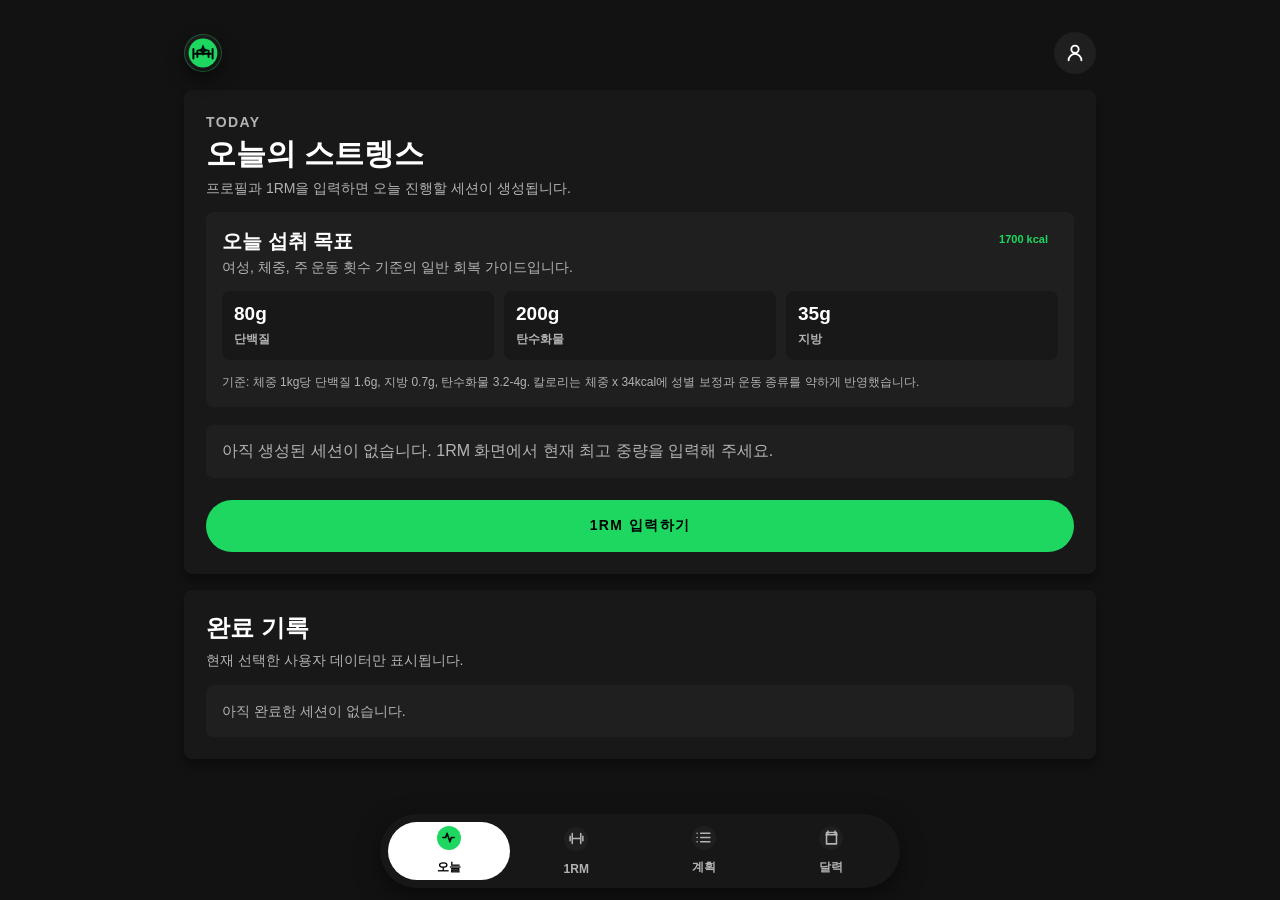
==== index.html @ 61190b4a "Add multi-user profiles and nutrition UX" ====
<!doctype html>
<html lang="ko">
  <head>
    <meta charset="UTF-8" />
    <meta name="viewport" content="width=device-width, initial-scale=1.0" />
    <meta name="theme-color" content="#121212" />
    <meta name="apple-mobile-web-app-capable" content="yes" />
    <meta name="apple-mobile-web-app-title" content="Strength Deck" />
    <meta name="apple-mobile-web-app-status-bar-style" content="black-translucent" />
    <title>Strength Deck</title>
    <link rel="manifest" href="manifest.webmanifest" />
    <link rel="icon" href="icon.svg" type="image/svg+xml" />
    <link rel="stylesheet" href="styles.css" />
  </head>
  <body>
    <div class="app-shell">
      <header class="topbar">
        <div class="brand-mark" aria-label="Strength Deck">
          <svg viewBox="0 0 40 40" aria-hidden="true">
            <circle class="logo-disc" cx="20" cy="20" r="18" />
            <path class="logo-bar" d="M10 21h20" />
            <path class="logo-plate" d="M8 15v12M13 17v8M27 17v8M32 15v12" />
            <path class="logo-spark" d="M20 9l2.2 5.4L28 16.6l-5.8 2.1L20 24l-2.2-5.3L12 16.6l5.8-2.2L20 9Z" />
          </svg>
        </div>
        <button class="user-button" id="profileButton" type="button" aria-label="마이페이지 열기">
          <svg viewBox="0 0 24 24" aria-hidden="true">
            <path d="M12 12a4 4 0 1 0 0-8 4 4 0 0 0 0 8Zm7 8a7 7 0 0 0-14 0" />
          </svg>
        </button>
      </header>

      <main>
        <section class="step-panel is-active" id="todayStep">
          <div class="panel">
            <div class="section-head">
              <p class="eyebrow">Today</p>
              <h1>오늘의 스트렝스</h1>
              <p id="todayHint">프로필과 1RM을 입력하면 오늘 진행할 세션이 생성됩니다.</p>
            </div>
            <div class="nutrition-card" id="nutritionCard"></div>
            <div class="session-list" id="todaySession"></div>
            <button class="primary full-action" id="completeSession" type="button">오늘 스트렝스 완료</button>
          </div>
          <div class="panel history-panel">
            <div class="section-head">
              <h2>완료 기록</h2>
              <p>현재 선택한 사용자 데이터만 표시됩니다.</p>
            </div>
            <div id="historyList" class="history-list"></div>
          </div>
        </section>

        <section class="panel step-panel" id="maxesStep">
          <div class="section-head">
            <p class="eyebrow">One Rep Max</p>
            <h1>현재 1RM</h1>
            <p>현재 최고 중량을 입력하면 70-88% 범위로 스트렝스 처방을 만듭니다.</p>
          </div>

          <form class="max-grid" id="maxForm">
            <label><span>백스쿼트</span><input name="backSquat" inputmode="decimal" type="number" min="0" step="0.5" placeholder="kg" /></label>
            <label><span>프론트스쿼트</span><input name="frontSquat" inputmode="decimal" type="number" min="0" step="0.5" placeholder="kg" /></label>
            <label><span>데드리프트</span><input name="deadlift" inputmode="decimal" type="number" min="0" step="0.5" placeholder="kg" /></label>
            <label><span>푸시프레스</span><input name="pushPress" inputmode="decimal" type="number" min="0" step="0.5" placeholder="kg" /></label>
            <label><span>스내치</span><input name="snatch" inputmode="decimal" type="number" min="0" step="0.5" placeholder="kg" /></label>
            <label><span>클린 & 저크</span><input name="cleanJerk" inputmode="decimal" type="number" min="0" step="0.5" placeholder="kg" /></label>
            <button class="primary wide" type="submit">프로그램 생성</button>
          </form>
        </section>

        <section class="step-panel" id="planStep">
          <div class="hero-card">
            <div>
              <p class="eyebrow">4 Week Block</p>
              <h1 id="planTitle">계획이 아직 없습니다.</h1>
              <p id="planSummary">마이페이지에서 프로필을 저장하고 1RM을 입력해 주세요.</p>
            </div>
          </div>

          <div class="metric-row" id="metricRow"></div>
          <div class="program-list week-list" id="weekList"></div>
          <div class="program-list" id="programList"></div>
        </section>

        <section class="step-panel" id="calendarStep">
          <div class="panel">
            <div class="section-head">
              <p class="eyebrow">Calendar</p>
              <h1>달력</h1>
              <p>오늘 스트렝스를 완료하면 해당 날짜에 체크가 표시됩니다.</p>
            </div>
            <div class="calendar-head">
              <button class="ghost-button" type="button" id="prevMonth" aria-label="이전 달">‹</button>
              <strong id="calendarTitle"></strong>
              <button class="ghost-button" type="button" id="nextMonth" aria-label="다음 달">›</button>
            </div>
            <div class="calendar-grid calendar-weekdays" aria-hidden="true">
              <span>일</span><span>월</span><span>화</span><span>수</span><span>목</span><span>금</span><span>토</span>
            </div>
            <div class="calendar-grid" id="calendarGrid"></div>
            <div class="calendar-detail" id="calendarDetail"></div>
          </div>
        </section>
      </main>

      <nav class="bottom-appbar" aria-label="주요 메뉴">
        <button class="appbar-item is-active" type="button" data-step="today">
          <span class="nav-icon"><svg viewBox="0 0 24 24" aria-hidden="true"><path d="M4 12h4l2-6 4 12 2-6h4" /></svg></span>
          오늘
        </button>
        <button class="appbar-item" type="button" data-step="maxes">
          <span class="nav-icon"><svg viewBox="0 0 24 24" aria-hidden="true"><path d="M6 5v14M18 5v14M3 9v6M21 9v6M6 12h12" /></svg></span>
          1RM
        </button>
        <button class="appbar-item" type="button" data-step="plan">
          <span class="nav-icon"><svg viewBox="0 0 24 24" aria-hidden="true"><path d="M8 6h13M8 12h13M8 18h13M3 6h.01M3 12h.01M3 18h.01" /></svg></span>
          계획
        </button>
        <button class="appbar-item" type="button" data-step="calendar">
          <span class="nav-icon" id="calendarNavIcon"><svg viewBox="0 0 24 24" aria-hidden="true"><path d="M7 3v4M17 3v4M4 8h16M5 5h14v16H5z" /></svg></span>
          달력
        </button>
      </nav>
    </div>

    <aside class="profile-drawer" id="profileDrawer" aria-hidden="true">
      <div class="drawer-backdrop" data-close-profile></div>
      <section class="drawer-panel" role="dialog" aria-modal="true" aria-labelledby="profileTitle">
        <div class="drawer-head">
          <div>
            <p class="eyebrow">My Page</p>
            <h2 id="profileTitle">마이페이지</h2>
          </div>
          <button class="ghost-button" type="button" data-close-profile aria-label="닫기">×</button>
        </div>

        <div class="user-section">
          <div class="section-head compact">
            <h3>사용자</h3>
            <p>카드를 선택하면 해당 사용자의 프로필, 1RM, 기록을 불러옵니다.</p>
          </div>
          <div class="user-card-list" id="userCardList"></div>
          <form class="add-user-form" id="addUserForm">
            <input name="nickname" type="text" maxlength="18" placeholder="새 닉네임" />
            <button class="secondary" type="submit">추가</button>
          </form>
        </div>

        <form class="grid-form" id="profileForm">
          <label class="wide">
            <span>닉네임</span>
            <input name="nickname" type="text" maxlength="18" placeholder="닉네임" />
          </label>
          <label>
            <span>성별</span>
            <select name="gender">
              <option value="female">여성</option>
              <option value="male">남성</option>
              <option value="other">선택 안 함</option>
            </select>
          </label>
          <label>
            <span>키</span>
            <input name="height" inputmode="decimal" type="number" min="120" max="230" step="0.1" value="160" />
            <small>cm</small>
          </label>
          <label>
            <span>몸무게</span>
            <input name="weight" inputmode="decimal" type="number" min="30" max="400" step="0.1" value="50" />
            <small class="unit-label">kg</small>
          </label>
          <label>
            <span>중량 단위</span>
            <select name="unit" id="unitSelect">
              <option value="kg" selected>kg</option>
              <option value="lb">lb</option>
            </select>
          </label>
          <label>
            <span>주 운동 횟수</span>
            <select name="days">
              <option value="2">주 2회</option>
              <option value="3">주 3회</option>
              <option value="4">주 4회</option>
              <option value="5">주 5회</option>
              <option value="6">주 6회 이상</option>
            </select>
          </label>
          <label class="wide">
            <span>하고 있는 운동</span>
            <input name="activity" type="text" value="크로스핏" placeholder="예: 크로스핏, 역도, 파워리프팅" />
          </label>
          <label>
            <span>목표</span>
            <select name="goal">
              <option value="olympic">역도 전이</option>
              <option value="power">순수 힘</option>
              <option value="mixed">역도 + 파워리프팅</option>
            </select>
          </label>
          <label>
            <span>회복 상태</span>
            <select name="recovery">
              <option value="low">피로가 많음</option>
              <option value="normal">보통</option>
              <option value="high">회복이 좋음</option>
            </select>
          </label>
          <button class="primary wide" type="submit">프로필 저장</button>
        </form>

        <div class="drawer-actions">
          <button class="secondary" id="exportData" type="button">데이터 내보내기</button>
          <label class="secondary import-button">
            데이터 가져오기
            <input id="importData" type="file" accept="application/json,.json" hidden />
          </label>
        </div>
      </section>
    </aside>

    <div class="toast" id="toast" role="status" aria-live="polite"></div>

    <script src="app.js"></script>
  </body>
</html>
---- styles.css ----
:root {
  --bg: #121212;
  --surface: #181818;
  --surface-2: #1f1f1f;
  --surface-3: #252525;
  --text: #ffffff;
  --muted: #b3b3b3;
  --soft: #cbcbcb;
  --green: #1ed760;
  --border: #4d4d4d;
  --shadow: rgba(0, 0, 0, 0.5) 0 8px 24px;
  --font: SpotifyMixUI, "Helvetica Neue", Helvetica, Arial, "Hiragino Sans", "Hiragino Kaku Gothic ProN", Meiryo, sans-serif;
}

* {
  box-sizing: border-box;
}

[hidden] {
  display: none !important;
}

html,
body {
  margin: 0;
  min-height: 100vh;
  background: var(--bg);
  color: var(--text);
  font-family: var(--font);
}

html {
  scroll-behavior: smooth;
}

button,
input,
select {
  font: inherit;
}

button {
  cursor: pointer;
}

.app-shell {
  width: min(100%, 960px);
  margin: 0 auto;
  padding: 18px 14px 112px;
}

.topbar {
  position: sticky;
  top: 0;
  z-index: 20;
  display: flex;
  align-items: center;
  justify-content: space-between;
  padding: 8px 0 16px;
  background: linear-gradient(#121212 78%, rgba(18, 18, 18, 0));
}

.brand-mark {
  display: grid;
  place-items: center;
  width: 38px;
  height: 38px;
  border-radius: 50%;
  background: linear-gradient(145deg, #1f1f1f, #121212);
  box-shadow: rgba(0, 0, 0, 0.45) 0 8px 18px, rgba(30, 215, 96, 0.32) 0 0 0 1px inset;
}

.brand-mark svg {
  width: 32px;
  height: 32px;
}

.logo-disc {
  fill: #1ed760;
}

.logo-bar,
.logo-plate {
  fill: none;
  stroke: #000000;
  stroke-width: 2.4;
  stroke-linecap: round;
}

.logo-spark {
  fill: #000000;
  opacity: 0.9;
}

.user-button,
.ghost-button {
  display: grid;
  place-items: center;
  border: 0;
  border-radius: 50%;
  background: var(--surface-2);
  color: var(--text);
}

.user-button {
  width: 42px;
  height: 42px;
}

.user-button svg {
  width: 22px;
  height: 22px;
  fill: none;
  stroke: currentColor;
  stroke-width: 2;
  stroke-linecap: round;
}

.ghost-button {
  width: 38px;
  height: 38px;
  font-size: 24px;
}

.eyebrow {
  margin: 0 0 6px;
  color: var(--green);
  font-size: 12px;
  font-weight: 700;
  text-transform: uppercase;
  letter-spacing: 1.4px;
}

h1,
h2,
h3,
p {
  margin-top: 0;
}

h1 {
  margin-bottom: 8px;
  font-size: 30px;
  line-height: 1.05;
  letter-spacing: 0;
}

h2 {
  margin-bottom: 6px;
  font-size: 24px;
}

h3 {
  margin-bottom: 8px;
  font-size: 18px;
  line-height: 1.2;
}

.step-panel {
  display: none;
  animation: panel-in 0.24s ease both;
}

.step-panel.is-active {
  display: block;
}

.panel,
.hero-card,
.exercise-card,
.metric {
  background: var(--surface);
  border-radius: 8px;
  box-shadow: rgba(0, 0, 0, 0.3) 0 8px 8px;
}

.panel,
.hero-card,
.exercise-card {
  padding: 22px;
}

.step-panel > .panel + .panel,
.step-panel > .hero-card + .metric-row,
.step-panel > .metric-row + .program-list,
.step-panel > .program-list + .program-list {
  margin-top: 16px;
}

.section-head p,
.hero-card p,
.exercise-card p,
.metric span,
.history-list {
  color: var(--muted);
  font-size: 14px;
  line-height: 1.45;
}

.grid-form,
.max-grid {
  display: grid;
  grid-template-columns: 1fr 1fr;
  gap: 16px;
}

label {
  position: relative;
  display: grid;
  gap: 8px;
  min-width: 0;
}

label span {
  color: var(--soft);
  font-size: 12px;
  font-weight: 700;
}

input,
select {
  width: 100%;
  min-height: 52px;
  border: 0;
  border-radius: 500px;
  background: var(--surface-2);
  color: var(--text);
  padding: 0 16px;
  box-shadow: rgb(18, 18, 18) 0 1px 0, rgb(124, 124, 124) 0 0 0 1px inset;
  transition: transform 0.18s ease, box-shadow 0.18s ease, background 0.18s ease;
}

input:focus,
select:focus {
  outline: 2px solid var(--green);
  outline-offset: 2px;
  transform: translateY(-1px);
}

label small {
  position: absolute;
  right: 16px;
  bottom: 15px;
  color: var(--muted);
  font-size: 12px;
}

.wide {
  grid-column: 1 / -1;
}

.primary,
.secondary {
  min-height: 52px;
  border: 0;
  border-radius: 500px;
  padding: 0 22px;
  font-size: 14px;
  font-weight: 700;
  text-transform: uppercase;
  letter-spacing: 1.4px;
}

.primary {
  background: var(--green);
  color: #000000;
}

.primary.is-complete {
  background: var(--text);
}

.full-action {
  width: 100%;
  margin-top: 22px;
}

.secondary {
  display: grid;
  place-items: center;
  background: var(--surface-2);
  color: var(--text);
  box-shadow: rgb(124, 124, 124) 0 0 0 1px inset;
}

.hero-card {
  margin-bottom: 12px;
  background: linear-gradient(150deg, #252525, #181818 58%, #121212);
  box-shadow: var(--shadow);
}

.metric-row {
  display: grid;
  grid-template-columns: repeat(3, 1fr);
  gap: 14px;
  margin-bottom: 16px;
}

.metric {
  padding: 14px;
}

.metric strong {
  display: block;
  margin-bottom: 4px;
  font-size: 22px;
}

.program-list,
.session-list,
.history-list {
  display: grid;
  gap: 14px;
}

.nutrition-card {
  display: grid;
  gap: 14px;
  margin-bottom: 18px;
  border-radius: 8px;
  background: var(--surface-2);
  padding: 16px;
}

.nutrition-head {
  display: flex;
  align-items: flex-start;
  justify-content: space-between;
  gap: 12px;
}

.nutrition-head h2 {
  margin-bottom: 4px;
  font-size: 20px;
}

.nutrition-head p {
  margin-bottom: 0;
  color: var(--muted);
  font-size: 14px;
}

.nutrition-grid {
  display: grid;
  grid-template-columns: repeat(3, 1fr);
  gap: 10px;
}

.nutrition-grid div {
  border-radius: 8px;
  background: var(--surface);
  padding: 12px;
}

.nutrition-grid strong {
  display: block;
  margin-bottom: 4px;
  font-size: 19px;
}

.nutrition-grid span {
  color: var(--muted);
  font-size: 12px;
  font-weight: 700;
}

.nutrition-note {
  margin-bottom: 0;
  color: var(--muted);
  font-size: 12px;
  line-height: 1.45;
}

.week-list {
  margin-bottom: 16px;
}

.exercise-card header {
  display: flex;
  justify-content: space-between;
  gap: 12px;
  margin-bottom: 10px;
}

.badge {
  align-self: start;
  border-radius: 9999px;
  background: var(--surface-2);
  color: var(--green);
  padding: 5px 10px;
  font-size: 11px;
  font-weight: 700;
  white-space: nowrap;
}

.sets {
  display: grid;
  gap: 10px;
}

.set-row {
  display: grid;
  grid-template-columns: 72px 1fr auto;
  align-items: center;
  gap: 10px;
  min-height: 42px;
  border-radius: 6px;
  background: var(--surface-2);
  padding: 8px 10px;
  font-size: 14px;
}

.set-row strong {
  color: var(--text);
}

.set-row span {
  color: var(--muted);
}

.set-row input {
  width: 24px;
  height: 24px;
  min-height: 24px;
  accent-color: var(--green);
}

.today-lift {
  display: grid;
  gap: 12px;
  padding: 4px 0 16px;
  border-bottom: 1px solid rgba(179, 179, 179, 0.14);
}

.today-lift:last-child {
  border-bottom: 0;
}

.today-lift header {
  display: flex;
  justify-content: space-between;
  gap: 12px;
}

.today-set {
  background: transparent;
  box-shadow: rgba(179, 179, 179, 0.22) 0 0 0 1px inset;
}

.history-panel {
  margin-top: 16px;
}

.empty-state {
  color: var(--muted);
  padding: 16px;
  border-radius: 8px;
  background: var(--surface-2);
}

.bottom-appbar {
  position: fixed;
  left: 50%;
  bottom: 12px;
  z-index: 30;
  display: grid;
  grid-template-columns: repeat(4, 1fr);
  gap: 6px;
  width: min(calc(100% - 24px), 520px);
  transform: translateX(-50%);
  border-radius: 9999px;
  background: rgba(24, 24, 24, 0.94);
  padding: 8px;
  box-shadow: var(--shadow);
  backdrop-filter: blur(12px);
}

.appbar-item {
  display: grid;
  place-items: center;
  gap: 4px;
  min-height: 58px;
  border: 0;
  border-radius: 9999px;
  background: transparent;
  color: var(--muted);
  font-size: 12px;
  font-weight: 700;
  transition: transform 0.18s ease, background 0.18s ease, color 0.18s ease;
}

.nav-icon {
  position: relative;
  display: grid;
  place-items: center;
  width: 24px;
  height: 24px;
  border-radius: 50%;
  background: var(--surface-2);
  color: currentColor;
}

.nav-icon svg {
  width: 17px;
  height: 17px;
  fill: none;
  stroke: currentColor;
  stroke-width: 2.2;
  stroke-linecap: round;
  stroke-linejoin: round;
}

.appbar-item.is-active {
  background: var(--text);
  color: #000000;
}

.appbar-item.is-active .nav-icon {
  background: var(--green);
  color: #000000;
}

.nav-icon.has-check::after {
  content: "✓";
  position: absolute;
  right: -5px;
  top: -5px;
  display: grid;
  place-items: center;
  width: 15px;
  height: 15px;
  border-radius: 50%;
  background: var(--green);
  color: #000000;
  font-size: 10px;
  font-weight: 900;
  box-shadow: #121212 0 0 0 2px;
}

.profile-drawer {
  position: fixed;
  inset: 0;
  z-index: 50;
  display: none;
}

.profile-drawer.is-open {
  display: block;
}

.drawer-backdrop {
  position: absolute;
  inset: 0;
  background: rgba(0, 0, 0, 0.62);
}

.drawer-panel {
  position: absolute;
  right: 0;
  top: 0;
  bottom: 0;
  width: min(100%, 460px);
  overflow: auto;
  background: var(--surface);
  padding: 18px;
  box-shadow: var(--shadow);
  animation: drawer-in 0.22s ease both;
}

.drawer-head {
  display: flex;
  align-items: center;
  justify-content: space-between;
  gap: 16px;
  margin-bottom: 16px;
}

.drawer-actions {
  display: grid;
  gap: 12px;
  margin-top: 22px;
}

.import-button {
  cursor: pointer;
}

.calendar-head {
  display: flex;
  align-items: center;
  justify-content: space-between;
  gap: 12px;
  margin: 16px 0;
}

.calendar-head strong {
  font-size: 18px;
}

.calendar-grid {
  display: grid;
  grid-template-columns: repeat(7, 1fr);
  gap: 8px;
}

.calendar-weekdays {
  margin-bottom: 8px;
  color: var(--muted);
  font-size: 12px;
  font-weight: 700;
  text-align: center;
}

.calendar-cell {
  position: relative;
  display: grid;
  place-items: center;
  aspect-ratio: 1;
  border: 0;
  border-radius: 8px;
  background: var(--surface-2);
  color: var(--soft);
  font-size: 13px;
  transition: transform 0.18s ease, background 0.18s ease, box-shadow 0.18s ease;
}

.calendar-cell:not(.is-empty):active {
  transform: scale(0.94);
}

.calendar-cell.is-empty {
  background: transparent;
}

.calendar-cell.is-today {
  box-shadow: var(--green) 0 0 0 1px inset;
}

.calendar-cell.is-selected {
  background: var(--green);
  color: #000000;
  box-shadow: rgba(255, 255, 255, 0.3) 0 0 0 2px inset;
}

.calendar-cell.is-done {
  background: var(--green);
  color: #000000;
  font-weight: 900;
}

.calendar-cell em {
  position: absolute;
  right: 6px;
  bottom: 4px;
  font-style: normal;
  font-size: 11px;
}

.calendar-detail {
  margin-top: 18px;
}

.calendar-summary {
  animation: panel-in 0.22s ease both;
}

.user-section {
  display: grid;
  gap: 12px;
  margin-bottom: 18px;
}

.section-head.compact {
  margin-bottom: 0;
}

.section-head.compact h3 {
  margin-bottom: 4px;
}

.user-card-list {
  display: grid;
  grid-template-columns: 1fr 1fr;
  gap: 10px;
}

.user-card {
  display: grid;
  gap: 5px;
  min-height: 82px;
  border: 0;
  border-radius: 8px;
  background: var(--surface-2);
  color: var(--text);
  padding: 14px;
  text-align: left;
  box-shadow: rgba(124, 124, 124, 0.35) 0 0 0 1px inset;
}

.user-card.is-active {
  background: var(--green);
  color: #000000;
}

.user-card span {
  color: currentColor;
  opacity: 0.72;
  font-size: 12px;
}

.add-user-form {
  display: grid;
  grid-template-columns: 1fr 92px;
  gap: 10px;
}

.toast {
  position: fixed;
  left: 50%;
  bottom: 92px;
  z-index: 80;
  max-width: min(90vw, 420px);
  transform: translate(-50%, 12px);
  border-radius: 9999px;
  background: var(--text);
  color: #000000;
  padding: 12px 18px;
  font-size: 14px;
  font-weight: 700;
  opacity: 0;
  pointer-events: none;
  box-shadow: var(--shadow);
  transition: opacity 0.2s ease, transform 0.2s ease;
}

.toast.is-visible {
  opacity: 1;
  transform: translate(-50%, 0);
}

@keyframes panel-in {
  from {
    opacity: 0;
    transform: translateY(8px);
  }
  to {
    opacity: 1;
    transform: translateY(0);
  }
}

@keyframes drawer-in {
  from {
    transform: translateX(20px);
  }
  to {
    transform: translateX(0);
  }
}

@media (min-width: 760px) {
  .app-shell {
    padding: 24px 24px 116px;
  }

  .program-list {
    grid-template-columns: repeat(2, minmax(0, 1fr));
  }
}

@media (max-width: 560px) {
  .grid-form,
  .max-grid,
  .metric-row {
    grid-template-columns: 1fr;
  }

  .nutrition-grid {
    grid-template-columns: repeat(3, minmax(0, 1fr));
  }

  .set-row {
    grid-template-columns: 58px 1fr auto;
  }

  .drawer-panel {
    width: 100%;
  }

  .user-card-list,
  .add-user-form {
    grid-template-columns: 1fr;
  }
}
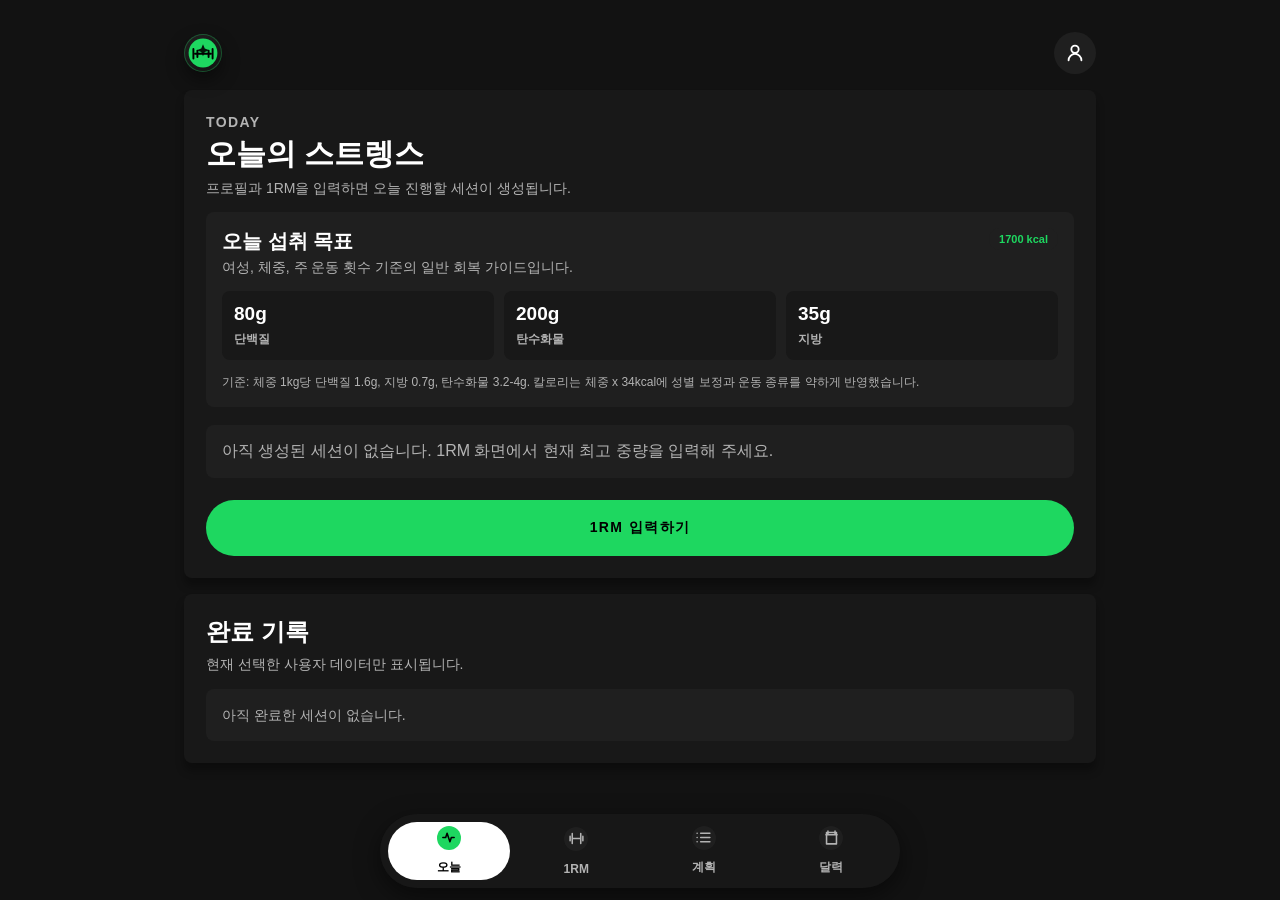
==== commit 3d836356: "Add workout undo and reset controls" ====
--- a/index.html
+++ b/index.html
@@ -41,6 +41,7 @@
             <div class="nutrition-card" id="nutritionCard"></div>
             <div class="session-list" id="todaySession"></div>
             <button class="primary full-action" id="completeSession" type="button">오늘 스트렝스 완료</button>
+            <button class="secondary full-action cancel-action" id="undoCompleteSession" type="button" hidden>오늘 완료 취소</button>
           </div>
           <div class="panel history-panel">
             <div class="section-head">
@@ -216,6 +217,7 @@
             데이터 가져오기
             <input id="importData" type="file" accept="application/json,.json" hidden />
           </label>
+          <button class="secondary danger-action" id="resetData" type="button">데이터 초기화</button>
         </div>
       </section>
     </aside>
--- a/styles.css
+++ b/styles.css
@@ -220,7 +220,7 @@
 input,
 select {
   width: 100%;
-  min-height: 52px;
+  min-height: 56px;
   border: 0;
   border-radius: 500px;
   background: var(--surface-2);
@@ -251,7 +251,7 @@
 
 .primary,
 .secondary {
-  min-height: 52px;
+  min-height: 56px;
   border: 0;
   border-radius: 500px;
   padding: 0 22px;
@@ -275,12 +275,20 @@
   margin-top: 22px;
 }
 
+.cancel-action {
+  margin-top: 10px;
+}
+
 .secondary {
   display: grid;
   place-items: center;
   background: var(--surface-2);
   color: var(--text);
   box-shadow: rgb(124, 124, 124) 0 0 0 1px inset;
+}
+
+.danger-action {
+  color: #f3727f;
 }
 
 .hero-card {
@@ -445,6 +453,10 @@
 .today-set {
   background: transparent;
   box-shadow: rgba(179, 179, 179, 0.22) 0 0 0 1px inset;
+}
+
+.today-set.is-checked {
+  opacity: 0.4;
 }
 
 .history-panel {
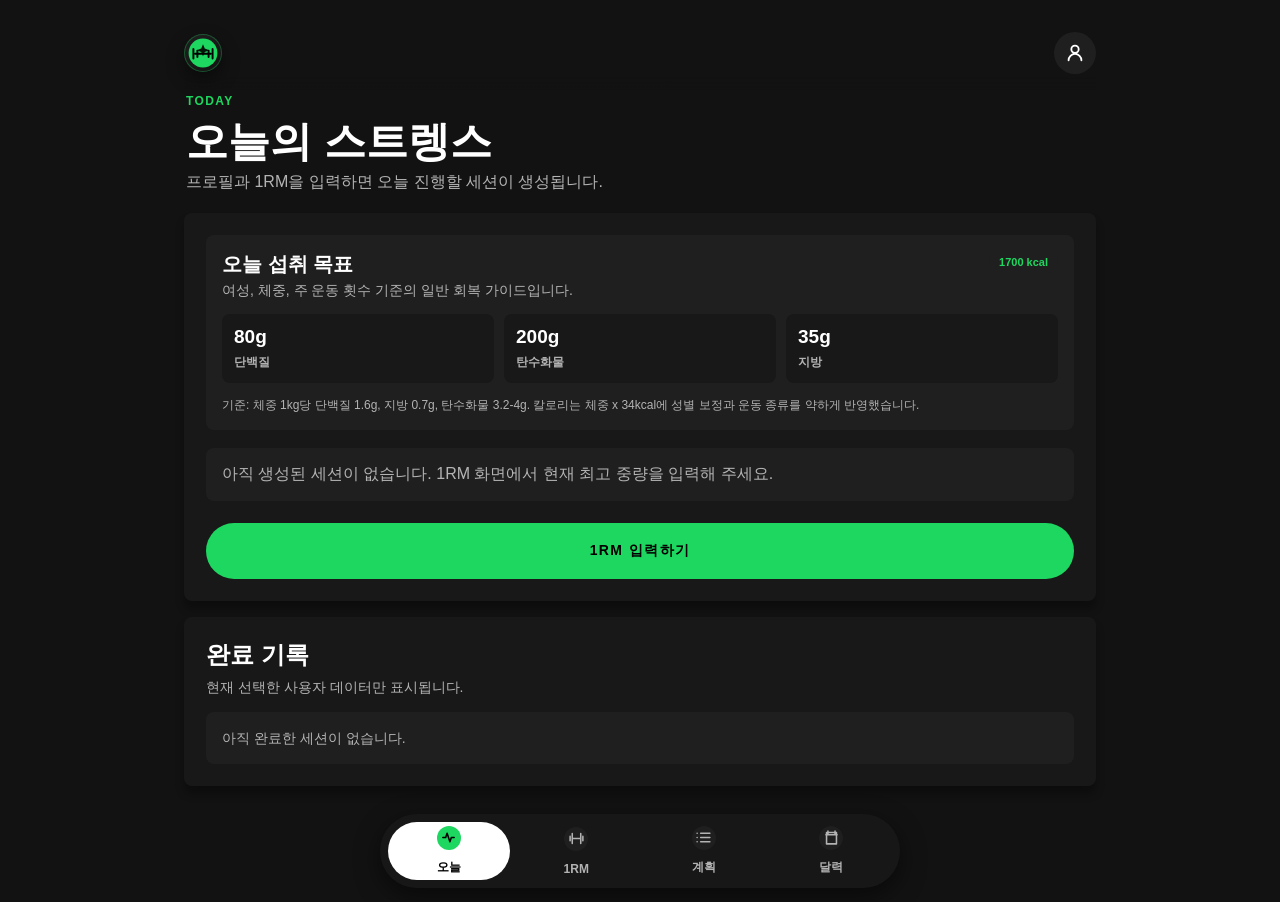
==== commit bca21676: "Refine profile drawer navigation" ====
--- a/index.html
+++ b/index.html
@@ -32,12 +32,12 @@
 
       <main>
         <section class="step-panel is-active" id="todayStep">
-          <div class="panel">
-            <div class="section-head">
-              <p class="eyebrow">Today</p>
-              <h1>오늘의 스트렝스</h1>
-              <p id="todayHint">프로필과 1RM을 입력하면 오늘 진행할 세션이 생성됩니다.</p>
-            </div>
+          <div class="page-heading today-heading">
+            <p class="eyebrow">Today</p>
+            <h1>오늘의 스트렝스</h1>
+            <p id="todayHint">프로필과 1RM을 입력하면 오늘 진행할 세션이 생성됩니다.</p>
+          </div>
+          <div class="panel today-panel">
             <div class="nutrition-card" id="nutritionCard"></div>
             <div class="session-list" id="todaySession"></div>
             <button class="primary full-action" id="completeSession" type="button">오늘 스트렝스 완료</button>
@@ -81,6 +81,10 @@
 
           <div class="metric-row" id="metricRow"></div>
           <div class="program-list week-list" id="weekList"></div>
+          <div class="plan-controls">
+            <div class="segmented" id="weekTabs" aria-label="주차 선택"></div>
+            <div class="date-tabs" id="dateTabs" aria-label="날짜 선택"></div>
+          </div>
           <div class="program-list" id="programList"></div>
         </section>
 
@@ -136,93 +140,111 @@
           <button class="ghost-button" type="button" data-close-profile aria-label="닫기">×</button>
         </div>
 
-        <div class="user-section">
+        <div class="drawer-view is-active" data-drawer-view-panel="profile">
+          <form class="grid-form" id="profileForm">
+            <label class="wide">
+              <span>닉네임</span>
+              <input name="nickname" type="text" maxlength="18" placeholder="닉네임" />
+            </label>
+            <label>
+              <span>성별</span>
+              <select name="gender">
+                <option value="female">여성</option>
+                <option value="male">남성</option>
+                <option value="other">선택 안 함</option>
+              </select>
+            </label>
+            <label>
+              <span>키</span>
+              <input name="height" inputmode="decimal" type="number" min="120" max="230" step="0.1" value="160" />
+              <small>cm</small>
+            </label>
+            <label>
+              <span>몸무게</span>
+              <input name="weight" inputmode="decimal" type="number" min="30" max="400" step="0.1" value="50" />
+              <small class="unit-label">kg</small>
+            </label>
+            <label>
+              <span>중량 단위</span>
+              <select name="unit" id="unitSelect">
+                <option value="kg" selected>kg</option>
+                <option value="lb">lb</option>
+              </select>
+            </label>
+            <label>
+              <span>주 운동 횟수</span>
+              <select name="days">
+                <option value="2">주 2회</option>
+                <option value="3">주 3회</option>
+                <option value="4">주 4회</option>
+                <option value="5">주 5회</option>
+                <option value="6">주 6회 이상</option>
+              </select>
+            </label>
+            <label class="wide">
+              <span>하고 있는 운동</span>
+              <input name="activity" type="text" value="크로스핏" placeholder="예: 크로스핏, 역도, 파워리프팅" />
+            </label>
+            <label>
+              <span>목표</span>
+              <select name="goal">
+                <option value="olympic">역도 전이</option>
+                <option value="power">순수 힘</option>
+                <option value="mixed">역도 + 파워리프팅</option>
+              </select>
+            </label>
+            <label>
+              <span>회복 상태</span>
+              <select name="recovery">
+                <option value="low">피로가 많음</option>
+                <option value="normal">보통</option>
+                <option value="high">회복이 좋음</option>
+              </select>
+            </label>
+            <button class="primary wide" type="submit">프로필 저장</button>
+          </form>
+
+          <div class="drawer-actions drawer-menu">
+            <button class="secondary" type="button" data-drawer-view="users">사용자 전환</button>
+            <button class="secondary" type="button" data-drawer-view="data">데이터 보관소</button>
+          </div>
+        </div>
+
+        <div class="drawer-view" data-drawer-view-panel="users">
+          <button class="ghost-button drawer-back-button" type="button" data-drawer-view="profile">← 프로필</button>
+          <div class="user-section">
+            <div class="section-head compact">
+              <h3>사용자 전환</h3>
+              <p>카드를 선택하면 해당 사용자의 프로필, 1RM, 기록을 불러옵니다.</p>
+            </div>
+            <div class="user-card-list" id="userCardList"></div>
+            <form class="add-user-form" id="addUserForm">
+              <input name="nickname" type="text" maxlength="18" placeholder="새 닉네임" />
+              <button class="secondary" type="submit">추가</button>
+            </form>
+          </div>
+        </div>
+
+        <div class="drawer-view" data-drawer-view-panel="data">
+          <button class="ghost-button drawer-back-button" type="button" data-drawer-view="profile">← 프로필</button>
           <div class="section-head compact">
-            <h3>사용자</h3>
-            <p>카드를 선택하면 해당 사용자의 프로필, 1RM, 기록을 불러옵니다.</p>
-          </div>
-          <div class="user-card-list" id="userCardList"></div>
-          <form class="add-user-form" id="addUserForm">
-            <input name="nickname" type="text" maxlength="18" placeholder="새 닉네임" />
-            <button class="secondary" type="submit">추가</button>
-          </form>
-        </div>
-
-        <form class="grid-form" id="profileForm">
-          <label class="wide">
-            <span>닉네임</span>
-            <input name="nickname" type="text" maxlength="18" placeholder="닉네임" />
-          </label>
-          <label>
-            <span>성별</span>
-            <select name="gender">
-              <option value="female">여성</option>
-              <option value="male">남성</option>
-              <option value="other">선택 안 함</option>
-            </select>
-          </label>
-          <label>
-            <span>키</span>
-            <input name="height" inputmode="decimal" type="number" min="120" max="230" step="0.1" value="160" />
-            <small>cm</small>
-          </label>
-          <label>
-            <span>몸무게</span>
-            <input name="weight" inputmode="decimal" type="number" min="30" max="400" step="0.1" value="50" />
-            <small class="unit-label">kg</small>
-          </label>
-          <label>
-            <span>중량 단위</span>
-            <select name="unit" id="unitSelect">
-              <option value="kg" selected>kg</option>
-              <option value="lb">lb</option>
-            </select>
-          </label>
-          <label>
-            <span>주 운동 횟수</span>
-            <select name="days">
-              <option value="2">주 2회</option>
-              <option value="3">주 3회</option>
-              <option value="4">주 4회</option>
-              <option value="5">주 5회</option>
-              <option value="6">주 6회 이상</option>
-            </select>
-          </label>
-          <label class="wide">
-            <span>하고 있는 운동</span>
-            <input name="activity" type="text" value="크로스핏" placeholder="예: 크로스핏, 역도, 파워리프팅" />
-          </label>
-          <label>
-            <span>목표</span>
-            <select name="goal">
-              <option value="olympic">역도 전이</option>
-              <option value="power">순수 힘</option>
-              <option value="mixed">역도 + 파워리프팅</option>
-            </select>
-          </label>
-          <label>
-            <span>회복 상태</span>
-            <select name="recovery">
-              <option value="low">피로가 많음</option>
-              <option value="normal">보통</option>
-              <option value="high">회복이 좋음</option>
-            </select>
-          </label>
-          <button class="primary wide" type="submit">프로필 저장</button>
-        </form>
-
-        <div class="drawer-actions">
-          <button class="secondary" id="exportData" type="button">데이터 내보내기</button>
-          <label class="secondary import-button">
-            데이터 가져오기
-            <input id="importData" type="file" accept="application/json,.json" hidden />
-          </label>
-          <button class="secondary danger-action" id="resetData" type="button">데이터 초기화</button>
+            <h3>데이터 보관소</h3>
+            <p>이 기기에 저장된 프로필, 1RM, 완료 기록을 백업하거나 복원합니다.</p>
+          </div>
+          <div class="drawer-actions">
+            <button class="secondary" id="exportData" type="button">데이터 내보내기</button>
+            <label class="secondary import-button">
+              데이터 가져오기
+              <input id="importData" type="file" accept="application/json,.json" hidden />
+            </label>
+            <button class="secondary danger-action" id="resetData" type="button">데이터 초기화</button>
+          </div>
         </div>
       </section>
     </aside>
 
     <div class="toast" id="toast" role="status" aria-live="polite"></div>
+    <div class="confetti-layer" id="confettiLayer" aria-hidden="true"></div>
 
     <script src="app.js"></script>
   </body>
--- a/styles.css
+++ b/styles.css
@@ -165,6 +165,24 @@
   display: block;
 }
 
+.page-heading {
+  display: grid;
+  gap: 6px;
+  padding: 4px 2px 18px;
+}
+
+.page-heading h1 {
+  margin: 0;
+  font-size: clamp(28px, 8vw, 42px);
+  line-height: 1.05;
+}
+
+.page-heading p:not(.eyebrow) {
+  margin: 0;
+  color: var(--muted);
+  line-height: 1.55;
+}
+
 .panel,
 .hero-card,
 .exercise-card,
@@ -299,19 +317,81 @@
 
 .metric-row {
   display: grid;
+  grid-template-columns: 1fr;
+  gap: 8px;
+  margin-bottom: 16px;
+  border-radius: 8px;
+  background: var(--surface);
+  padding: 14px;
+  box-shadow: rgba(0, 0, 0, 0.3) 0 8px 8px;
+}
+
+.metric-row span {
+  display: flex;
+  align-items: center;
+  justify-content: space-between;
+  gap: 12px;
+  min-height: 28px;
+  color: var(--muted);
+  font-size: 13px;
+}
+
+.metric-row strong {
+  color: var(--text);
+  font-size: 16px;
+}
+
+.plan-controls {
+  display: grid;
+  gap: 12px;
+  margin: 16px 0;
+}
+
+.segmented,
+.date-tabs {
+  display: grid;
+  gap: 8px;
+}
+
+.segmented {
+  grid-template-columns: repeat(4, 1fr);
+}
+
+.date-tabs {
   grid-template-columns: repeat(3, 1fr);
-  gap: 14px;
-  margin-bottom: 16px;
-}
-
-.metric {
-  padding: 14px;
-}
-
-.metric strong {
-  display: block;
-  margin-bottom: 4px;
-  font-size: 22px;
+}
+
+.segmented button,
+.date-tabs button {
+  min-height: 44px;
+  border: 0;
+  border-radius: 9999px;
+  background: var(--surface-2);
+  color: var(--muted);
+  font-weight: 700;
+}
+
+.date-tabs button {
+  display: grid;
+  place-items: center;
+  gap: 2px;
+  border-radius: 8px;
+}
+
+.date-tabs span {
+  font-size: 11px;
+  color: currentColor;
+  opacity: 0.72;
+}
+
+.segmented button.is-active,
+.date-tabs button.is-active {
+  background: var(--green);
+  color: #000000;
+}
+
+.week-compact {
+  padding: 16px;
 }
 
 .program-list,
@@ -579,6 +659,10 @@
   animation: drawer-in 0.22s ease both;
 }
 
+.drawer-panel.is-switching {
+  animation: user-switch 0.5s ease both;
+}
+
 .drawer-head {
   display: flex;
   align-items: center;
@@ -591,6 +675,24 @@
   display: grid;
   gap: 12px;
   margin-top: 22px;
+}
+
+.drawer-view {
+  display: none;
+}
+
+.drawer-view.is-active {
+  display: block;
+  animation: panel-in 0.22s ease both;
+}
+
+.drawer-menu {
+  padding-top: 8px;
+}
+
+.drawer-back-button {
+  width: fit-content;
+  margin-bottom: 16px;
 }
 
 .import-button {
@@ -750,6 +852,43 @@
   transform: translate(-50%, 0);
 }
 
+.confetti-layer {
+  position: fixed;
+  left: 50%;
+  top: 44%;
+  z-index: 90;
+  width: 1px;
+  height: 1px;
+  pointer-events: none;
+}
+
+.confetti-layer span {
+  position: absolute;
+  width: 9px;
+  height: 14px;
+  border-radius: 2px;
+  opacity: 0;
+  transform: translate(-50%, -50%);
+}
+
+.confetti-layer.is-active span {
+  animation: confetti-pop 0.9s cubic-bezier(0.15, 0.9, 0.25, 1) forwards;
+}
+
+@keyframes confetti-pop {
+  0% {
+    opacity: 1;
+    transform: translate(-50%, -50%) scale(0.3) rotate(0deg);
+  }
+  80% {
+    opacity: 1;
+  }
+  100% {
+    opacity: 0;
+    transform: translate(calc(-50% + var(--x)), calc(-50% + var(--y))) scale(1) rotate(var(--r));
+  }
+}
+
 @keyframes panel-in {
   from {
     opacity: 0;
@@ -770,6 +909,18 @@
   }
 }
 
+@keyframes user-switch {
+  0% {
+    box-shadow: var(--shadow);
+  }
+  38% {
+    box-shadow: rgba(30, 215, 96, 0.38) 0 0 0 2px inset, rgba(30, 215, 96, 0.22) 0 0 42px;
+  }
+  100% {
+    box-shadow: var(--shadow);
+  }
+}
+
 @media (min-width: 760px) {
   .app-shell {
     padding: 24px 24px 116px;
@@ -782,8 +933,7 @@
 
 @media (max-width: 560px) {
   .grid-form,
-  .max-grid,
-  .metric-row {
+  .max-grid {
     grid-template-columns: 1fr;
   }
 
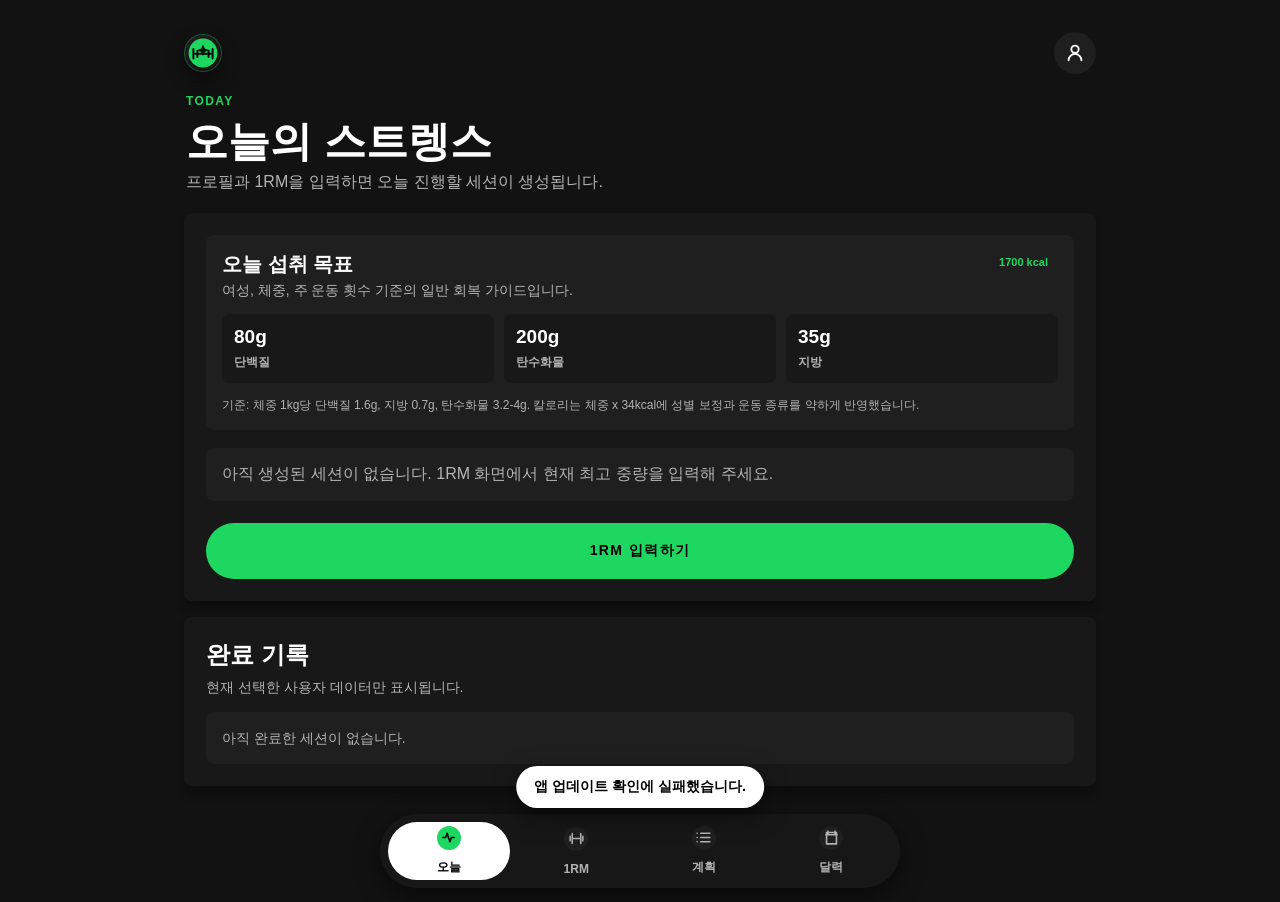
==== commit 9158327b: "Keep body weight in kilograms" ====
--- a/index.html
+++ b/index.html
@@ -162,7 +162,7 @@
             <label>
               <span>몸무게</span>
               <input name="weight" inputmode="decimal" type="number" min="30" max="400" step="0.1" value="50" />
-              <small class="unit-label">kg</small>
+              <small>kg</small>
             </label>
             <label>
               <span>중량 단위</span>
--- a/styles.css
+++ b/styles.css
@@ -800,26 +800,53 @@
 
 .user-card {
   display: grid;
-  gap: 5px;
+  grid-template-columns: 1fr auto;
+  align-items: center;
+  gap: 10px;
   min-height: 82px;
-  border: 0;
   border-radius: 8px;
   background: var(--surface-2);
   color: var(--text);
   padding: 14px;
-  text-align: left;
   box-shadow: rgba(124, 124, 124, 0.35) 0 0 0 1px inset;
 }
 
 .user-card.is-active {
   background: var(--green);
   color: #000000;
+}
+
+.user-card-main {
+  display: grid;
+  gap: 5px;
+  min-width: 0;
+  border: 0;
+  background: transparent;
+  color: currentColor;
+  padding: 0;
+  text-align: left;
 }
 
 .user-card span {
   color: currentColor;
   opacity: 0.72;
   font-size: 12px;
+}
+
+.user-delete-button {
+  min-height: 36px;
+  border: 0;
+  border-radius: 8px;
+  background: rgba(243, 114, 127, 0.12);
+  color: #f3727f;
+  padding: 0 12px;
+  font-size: 12px;
+  font-weight: 800;
+}
+
+.user-card.is-active .user-delete-button {
+  background: rgba(0, 0, 0, 0.16);
+  color: #000000;
 }
 
 .add-user-form {
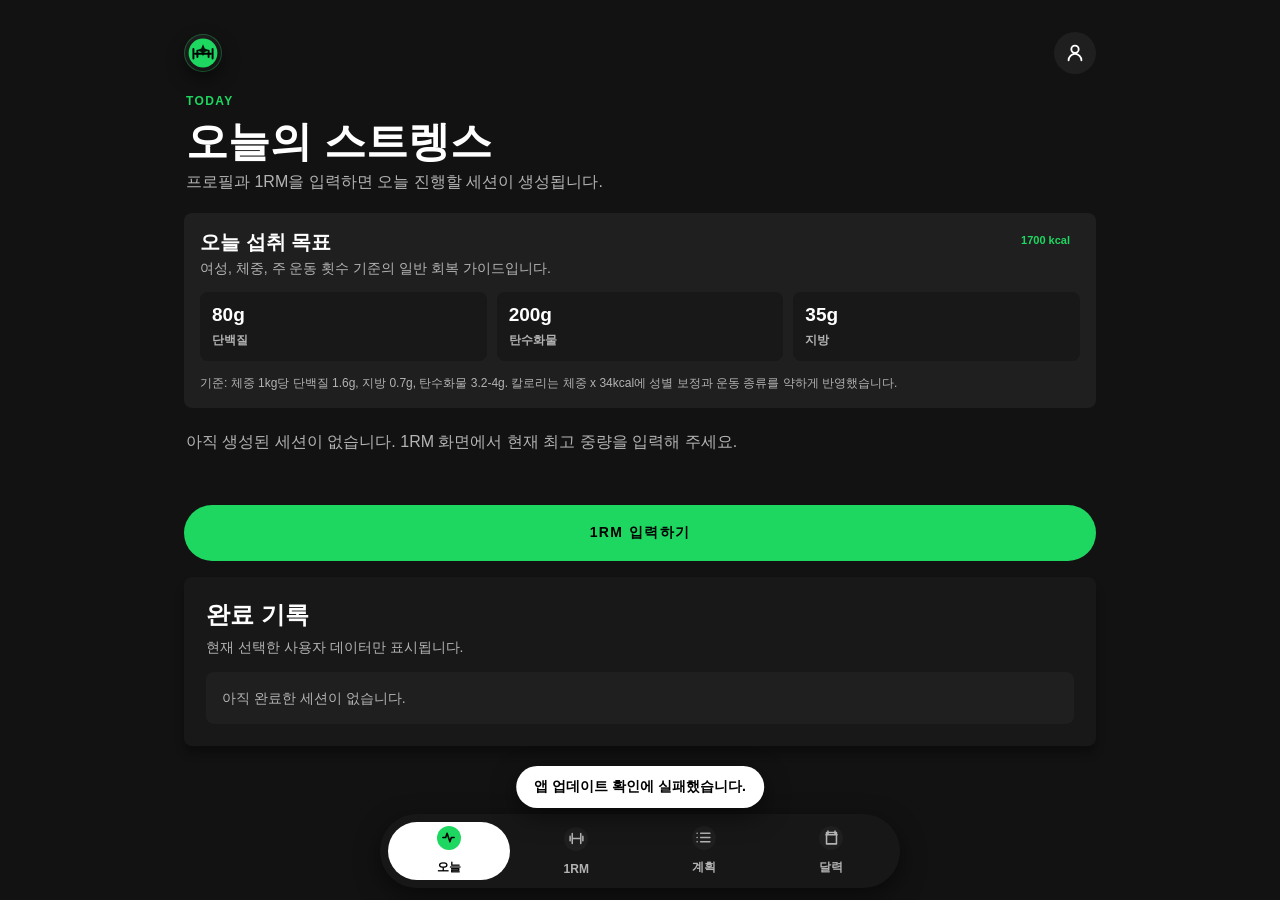
==== commit d8a2adb7: "Unbox today nutrition section" ====
--- a/index.html
+++ b/index.html
@@ -37,9 +37,9 @@
             <h1>오늘의 스트렝스</h1>
             <p id="todayHint">프로필과 1RM을 입력하면 오늘 진행할 세션이 생성됩니다.</p>
           </div>
-          <div class="panel today-panel">
-            <div class="nutrition-card" id="nutritionCard"></div>
-            <div class="session-list" id="todaySession"></div>
+          <div class="nutrition-card" id="nutritionCard"></div>
+          <div class="session-list today-session" id="todaySession"></div>
+          <div class="today-actions">
             <button class="primary full-action" id="completeSession" type="button">오늘 스트렝스 완료</button>
             <button class="secondary full-action cancel-action" id="undoCompleteSession" type="button" hidden>오늘 완료 취소</button>
           </div>
--- a/styles.css
+++ b/styles.css
@@ -404,10 +404,23 @@
 .nutrition-card {
   display: grid;
   gap: 14px;
-  margin-bottom: 18px;
+  margin-bottom: 22px;
   border-radius: 8px;
   background: var(--surface-2);
   padding: 16px;
+}
+
+.today-session {
+  margin-top: 8px;
+}
+
+.today-session .empty-state {
+  background: transparent;
+  padding: 2px 2px 8px;
+}
+
+.today-actions {
+  margin-top: 22px;
 }
 
 .nutrition-head {
